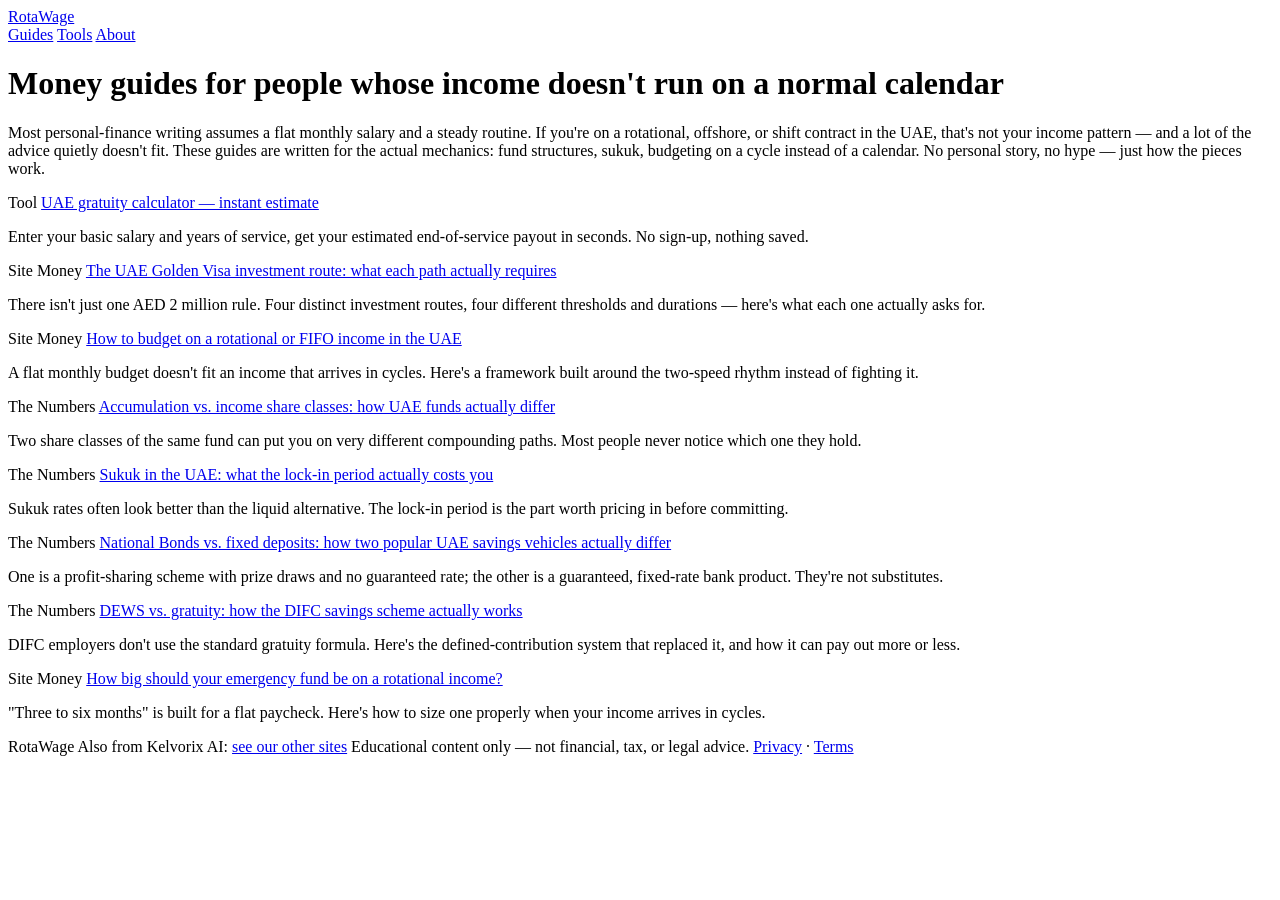
==== index.html @ 5eaab685 "Create index.html" ====
<!doctype html>
<html lang="en">
<head>
<script async src="https://pagead2.googlesyndication.com/pagead/js/adsbygoogle.js?client=ca-pub-6051499531677717" crossorigin="anonymous"></script>
<meta charset="utf-8">
<meta name="viewport" content="width=device-width, initial-scale=1">
<title>RotaWage — money guides for rotational and shift workers in the UAE</title>
<meta name="description" content="Plain-English guides on budgeting, funds, and sukuk for people working rotational or shift contracts in the UAE — no hype, no personal story, just the mechanics.">
<link rel="canonical" href="https://kelvorixai.github.io/rotawage/">
<meta property="og:title" content="RotaWage — money guides for rotational and shift workers in the UAE">
<meta property="og:description" content="Plain-English guides on budgeting, funds, and sukuk for people working rotational or shift contracts in the UAE.">
<meta property="og:type" content="website">
<link rel="preconnect" href="https://fonts.googleapis.com">
<link rel="preconnect" href="https://fonts.gstatic.com" crossorigin>
<link href="https://fonts.googleapis.com/css2?family=Fraunces:opsz,wght@9..144,500;9..144,600&family=IBM+Plex+Sans:wght@400;500;600&family=IBM+Plex+Mono:wght@400;500&display=swap" rel="stylesheet">
<link rel="stylesheet" href="style.css">
</head>
<body>

<header class="site">
  <div class="wrap">
    <a class="brand" href="/rotawage/">RotaWage</a>
    <nav class="site">
      <a href="/rotawage/">Guides</a>
      <a href="/rotawage/tools/">Tools</a>
      <a href="/rotawage/about.html">About</a>
    </nav>
  </div>
</header>

<main class="wrap">
  <div class="hero">
    <h1>Money guides for people whose income doesn't run on a normal calendar</h1>
    <p>Most personal-finance writing assumes a flat monthly salary and a steady routine. If you're on a rotational, offshore, or shift contract in the UAE, that's not your income pattern — and a lot of the advice quietly doesn't fit. These guides are written for the actual mechanics: fund structures, sukuk, budgeting on a cycle instead of a calendar. No personal story, no hype — just how the pieces work.</p>
  </div>

  <div class="post-list">

    <div class="post-card">
      <span class="tag">Tool</span>
      <a class="title" href="/rotawage/tools/gratuity-calculator.html">UAE gratuity calculator — instant estimate</a>
      <p>Enter your basic salary and years of service, get your estimated end-of-service payout in seconds. No sign-up, nothing saved.</p>
    </div>

    <div class="post-card">
      <span class="tag">Site Money</span>
      <a class="title" href="/rotawage/articles/golden-visa-investment-route-uae.html">The UAE Golden Visa investment route: what each path actually requires</a>
      <p>There isn't just one AED 2 million rule. Four distinct investment routes, four different thresholds and durations — here's what each one actually asks for.</p>
    </div>

    <div class="post-card">
      <span class="tag">Site Money</span>
      <a class="title" href="/rotawage/articles/budgeting-rotational-income-uae.html">How to budget on a rotational or FIFO income in the UAE</a>
      <p>A flat monthly budget doesn't fit an income that arrives in cycles. Here's a framework built around the two-speed rhythm instead of fighting it.</p>
    </div>

    <div class="post-card">
      <span class="tag">The Numbers</span>
      <a class="title" href="/rotawage/articles/accumulation-vs-income-funds-uae.html">Accumulation vs. income share classes: how UAE funds actually differ</a>
      <p>Two share classes of the same fund can put you on very different compounding paths. Most people never notice which one they hold.</p>
    </div>

    <div class="post-card">
      <span class="tag">The Numbers</span>
      <a class="title" href="/rotawage/articles/sukuk-uae-explained.html">Sukuk in the UAE: what the lock-in period actually costs you</a>
      <p>Sukuk rates often look better than the liquid alternative. The lock-in period is the part worth pricing in before committing.</p>
    </div>

    <div class="post-card">
      <span class="tag">The Numbers</span>
      <a class="title" href="/rotawage/articles/national-bonds-vs-fixed-deposits-uae.html">National Bonds vs. fixed deposits: how two popular UAE savings vehicles actually differ</a>
      <p>One is a profit-sharing scheme with prize draws and no guaranteed rate; the other is a guaranteed, fixed-rate bank product. They're not substitutes.</p>
    </div>

    <div class="post-card">
      <span class="tag">The Numbers</span>
      <a class="title" href="/rotawage/articles/dews-vs-gratuity-uae.html">DEWS vs. gratuity: how the DIFC savings scheme actually works</a>
      <p>DIFC employers don't use the standard gratuity formula. Here's the defined-contribution system that replaced it, and how it can pay out more or less.</p>
    </div>

    <div class="post-card">
      <span class="tag">Site Money</span>
      <a class="title" href="/rotawage/articles/emergency-fund-rotational-income.html">How big should your emergency fund be on a rotational income?</a>
      <p>"Three to six months" is built for a flat paycheck. Here's how to size one properly when your income arrives in cycles.</p>
    </div>

  </div>
</main>

<footer class="site">
  <div class="wrap">
    <span>RotaWage</span>
    <span>Also from Kelvorix AI: <a href="https://kelvorixai.github.io/">see our other sites</a></span>
    <span>Educational content only — not financial, tax, or legal advice.</span>
    <span><a href="/rotawage/privacy.html">Privacy</a> · <a href="/rotawage/terms.html">Terms</a></span>
  </div>
</footer>

</body>
</html>
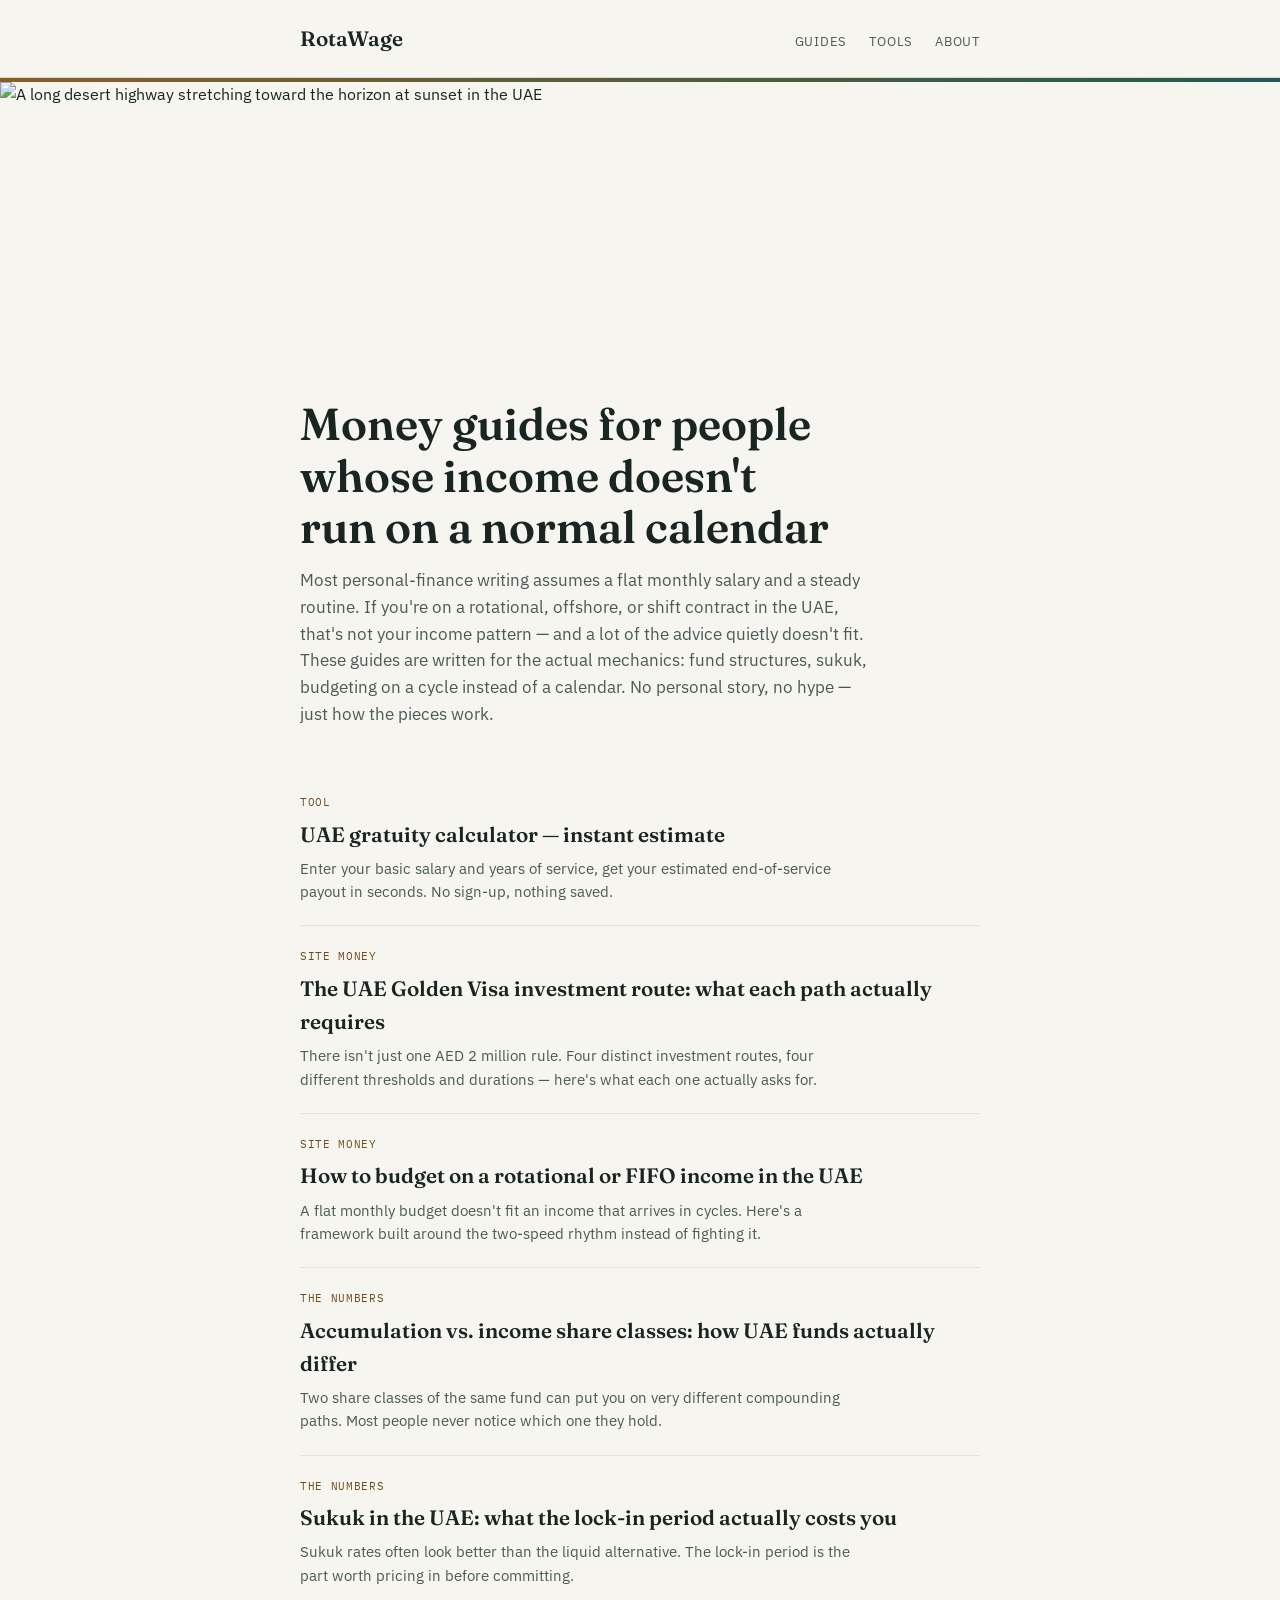
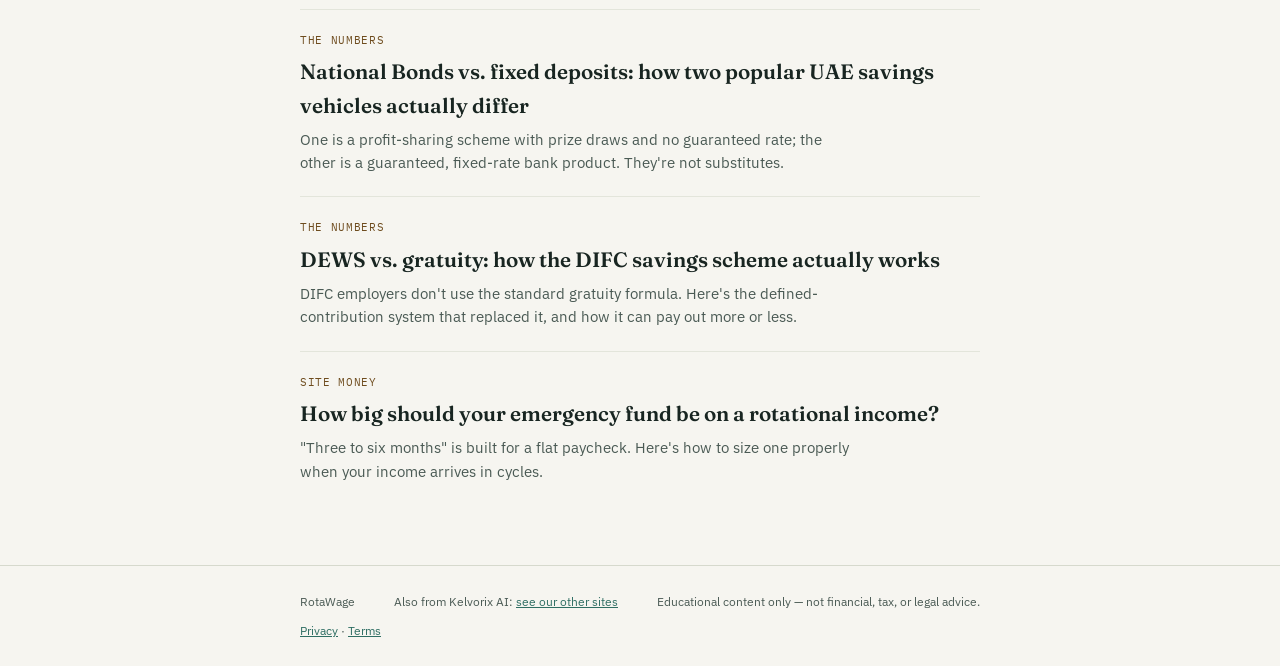
==== commit 6c222fa7: "Add hero photo banner to homepage" ====
--- a/index.html
+++ b/index.html
@@ -14,6 +14,33 @@
 <link rel="preconnect" href="https://fonts.gstatic.com" crossorigin>
 <link href="https://fonts.googleapis.com/css2?family=Fraunces:opsz,wght@9..144,500;9..144,600&family=IBM+Plex+Sans:wght@400;500;600&family=IBM+Plex+Mono:wght@400;500&display=swap" rel="stylesheet">
 <link rel="stylesheet" href="style.css">
+<style>
+  .hero-photo{
+    position:relative;
+    width:100vw;
+    margin-left:calc(50% - 50vw);
+    height:320px;
+    overflow:hidden;
+  }
+  .hero-photo-bar{
+    height:4px;
+    background:linear-gradient(90deg, var(--brass), var(--teal));
+  }
+  .hero-photo img{
+    width:100%; height:100%;
+    object-fit:cover;
+    display:block;
+  }
+  .hero-photo::after{
+    content:"";
+    position:absolute; left:0; right:0; bottom:0; height:65%;
+    background:linear-gradient(to bottom, transparent, var(--paper));
+    pointer-events:none;
+  }
+  @media (max-width:600px){
+    .hero-photo{ height:200px; }
+  }
+</style>
 </head>
 <body>
 
@@ -27,6 +54,10 @@
     </nav>
   </div>
 </header>
+<div class="hero-photo">
+  <div class="hero-photo-bar"></div>
+  <img src="https://images.unsplash.com/photo-1676244863397-55347d80d45a?auto=format&fit=crop&w=1600&q=70" alt="A long desert highway stretching toward the horizon at sunset in the UAE" loading="eager">
+</div>
 
 <main class="wrap">
   <div class="hero">
--- a/style.css
+++ b/style.css
@@ -0,0 +1,80 @@
+:root{
+  --ink:#182521;
+  --ink-soft:#4a5a54;
+  --paper:#f6f5f0;
+  --paper-raised:#ececE3;
+  --brass:#8a5f26;
+  --brass-strong:#6e4c1e;
+  --teal:#1f5c52;
+  --teal-soft:#2f6e63;
+  --line:#d6d9cd;
+  --line-soft:#e3e5db;
+}
+@media (prefers-color-scheme: dark){
+  :root{
+    --ink:#e7ece5;
+    --ink-soft:#aab6ad;
+    --paper:#111815;
+    --paper-raised:#182420;
+    --brass:#d3a35f;
+    --brass-strong:#e3b872;
+    --teal:#5fac9c;
+    --teal-soft:#4a8f81;
+    --line:#2c3733;
+    --line-soft:#232e2a;
+  }
+}
+*{box-sizing:border-box;}
+html{ text-size-adjust:100%; }
+body{
+  margin:0;
+  background:var(--paper);
+  color:var(--ink);
+  font-family:"IBM Plex Sans", ui-sans-serif, system-ui, sans-serif;
+  line-height:1.6;
+}
+a{ color:var(--teal-soft); }
+h1,h2,h3{ font-family:"Fraunces", Georgia, serif; font-weight:600; text-wrap:balance; line-height:1.15; }
+.wrap{ max-width:720px; margin:0 auto; padding:0 20px; }
+
+header.site{ border-bottom:1px solid var(--line); padding-block:22px; }
+header.site .wrap{ display:flex; align-items:baseline; justify-content:space-between; flex-wrap:wrap; gap:10px; }
+.brand{ font-family:"Fraunces", serif; font-weight:600; font-size:1.3rem; text-decoration:none; color:var(--ink); }
+nav.site a{ font-size:13px; text-transform:uppercase; letter-spacing:.06em; color:var(--ink-soft); text-decoration:none; margin-left:18px; }
+nav.site a:hover{ color:var(--teal-soft); }
+
+main{ padding-block:48px; }
+
+.hero h1{ font-size:clamp(2rem,5vw,2.8rem); margin:0 0 14px; }
+.hero p{ color:var(--ink-soft); max-width:58ch; font-size:1.05rem; margin:0; }
+
+.post-list{ margin-top:44px; display:flex; flex-direction:column; }
+.post-card{ padding-block:22px; border-top:1px solid var(--line-soft); display:flex; flex-direction:column; gap:6px; }
+.post-card:first-child{ border-top:none; }
+.post-card .tag{ font-family:"IBM Plex Mono", monospace; font-size:11px; text-transform:uppercase; letter-spacing:.06em; color:var(--brass-strong); }
+.post-card a.title{ font-family:"Fraunces", serif; font-size:1.3rem; font-weight:600; color:var(--ink); text-decoration:none; }
+.post-card a.title:hover{ color:var(--teal-soft); }
+.post-card p{ margin:0; color:var(--ink-soft); font-size:14.5px; max-width:62ch; }
+
+article.post header.meta{ margin-bottom:8px; }
+article.post .tag{ font-family:"IBM Plex Mono", monospace; font-size:11px; text-transform:uppercase; letter-spacing:.06em; color:var(--brass-strong); }
+article.post h1{ font-size:clamp(1.8rem,4.5vw,2.5rem); margin:10px 0 8px; }
+article.post .dek{ color:var(--ink-soft); font-size:1.05rem; max-width:60ch; margin:0 0 34px; }
+article.post .content{ max-width:68ch; font-size:16px; }
+article.post .content h2{ font-size:1.3rem; margin:36px 0 12px; }
+article.post .content p{ margin:0 0 18px; }
+article.post .content ul,article.post .content ol{ margin:0 0 18px; padding-left:22px; }
+article.post .content li{ margin-bottom:8px; }
+article.post .content table{ width:100%; border-collapse:collapse; margin:0 0 24px; font-size:14.5px; }
+article.post .content th{ text-align:left; font-size:11px; text-transform:uppercase; letter-spacing:.05em; color:var(--ink-soft); font-weight:500; padding:0 12px 8px 0; border-bottom:1px solid var(--line); }
+article.post .content td{ padding:10px 12px 10px 0; border-bottom:1px solid var(--line-soft); vertical-align:top; }
+
+.disclaimer{ margin-top:40px; padding:16px 18px; background:var(--paper-raised); border-left:3px solid var(--brass); font-size:13px; color:var(--ink-soft); }
+
+footer.site{ border-top:1px solid var(--line); margin-top:60px; padding-block:26px; }
+footer.site .wrap{ display:flex; justify-content:space-between; flex-wrap:wrap; gap:10px; font-size:12px; color:var(--ink-soft); }
+
+@media (max-width:480px){
+  nav.site a{ margin-left:12px; }
+}
+
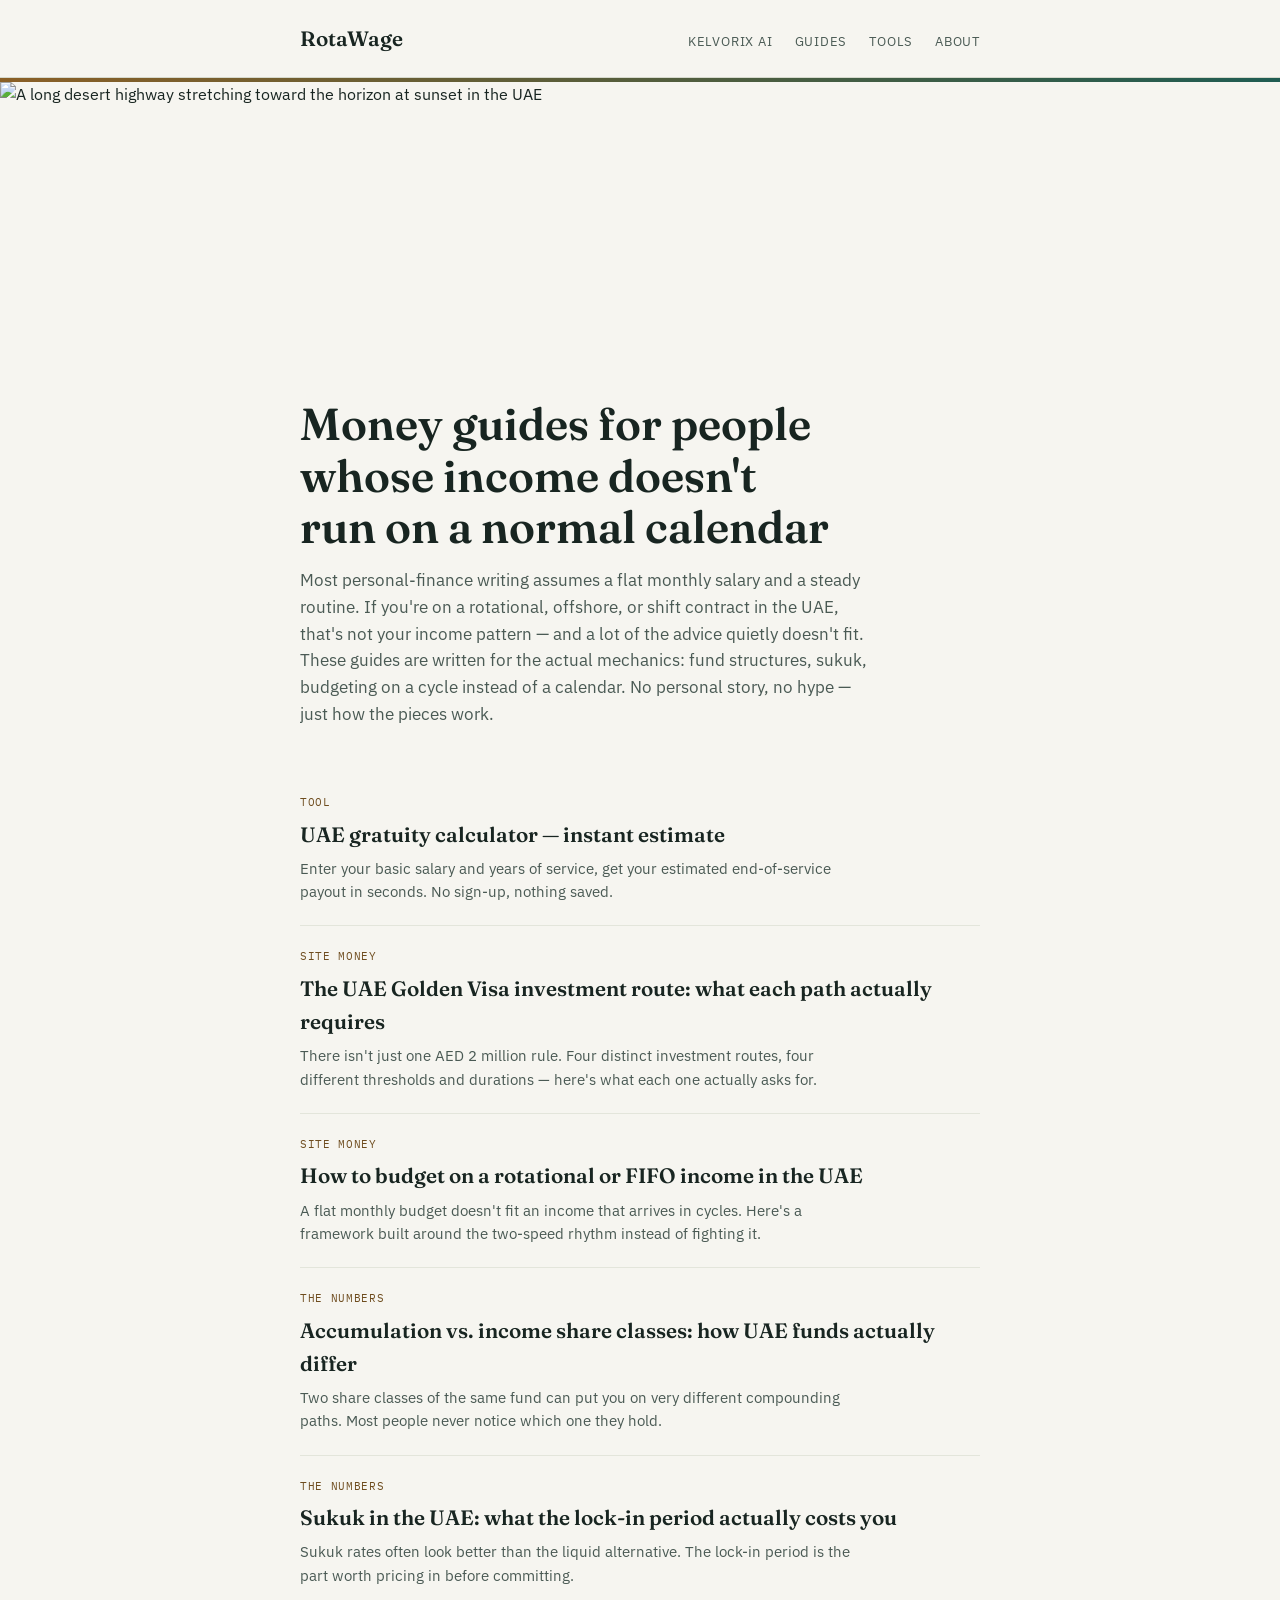
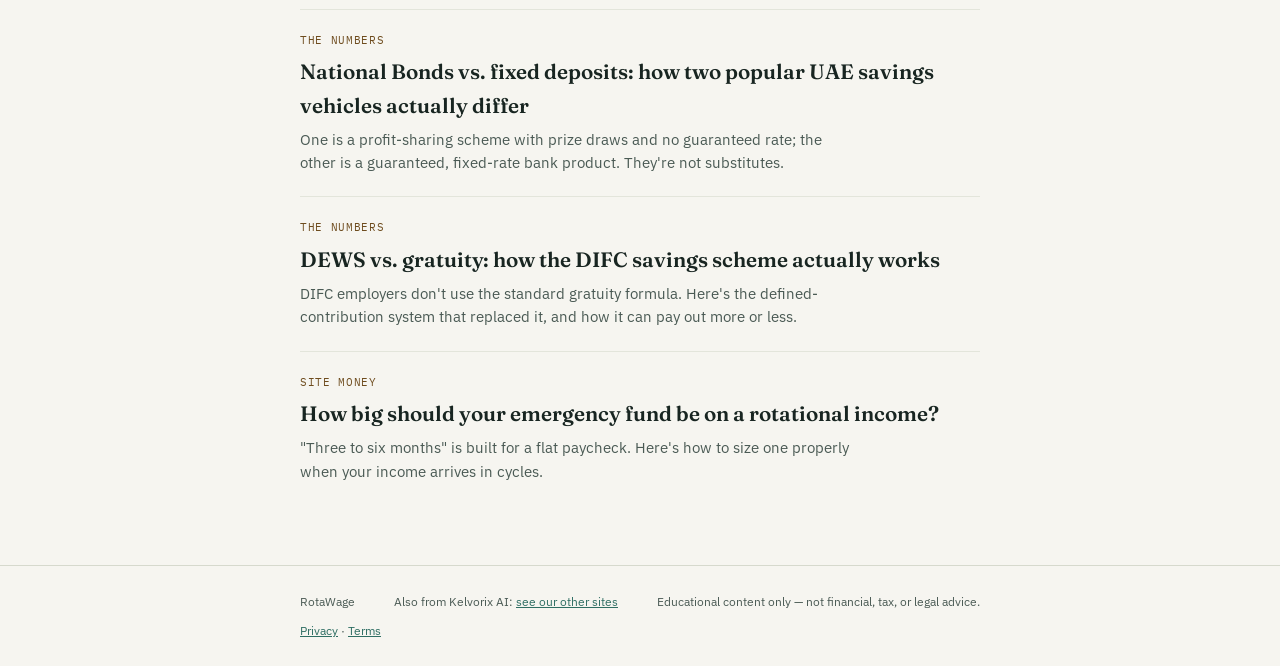
==== commit 9b11822e: "Add Kelvorix AI nav link back to the hub on every page" ====
--- a/index.html
+++ b/index.html
@@ -48,6 +48,7 @@
   <div class="wrap">
     <a class="brand" href="/rotawage/">RotaWage</a>
     <nav class="site">
+      <a href="https://kelvorixai.github.io/">Kelvorix AI</a>
       <a href="/rotawage/">Guides</a>
       <a href="/rotawage/tools/">Tools</a>
       <a href="/rotawage/about.html">About</a>
